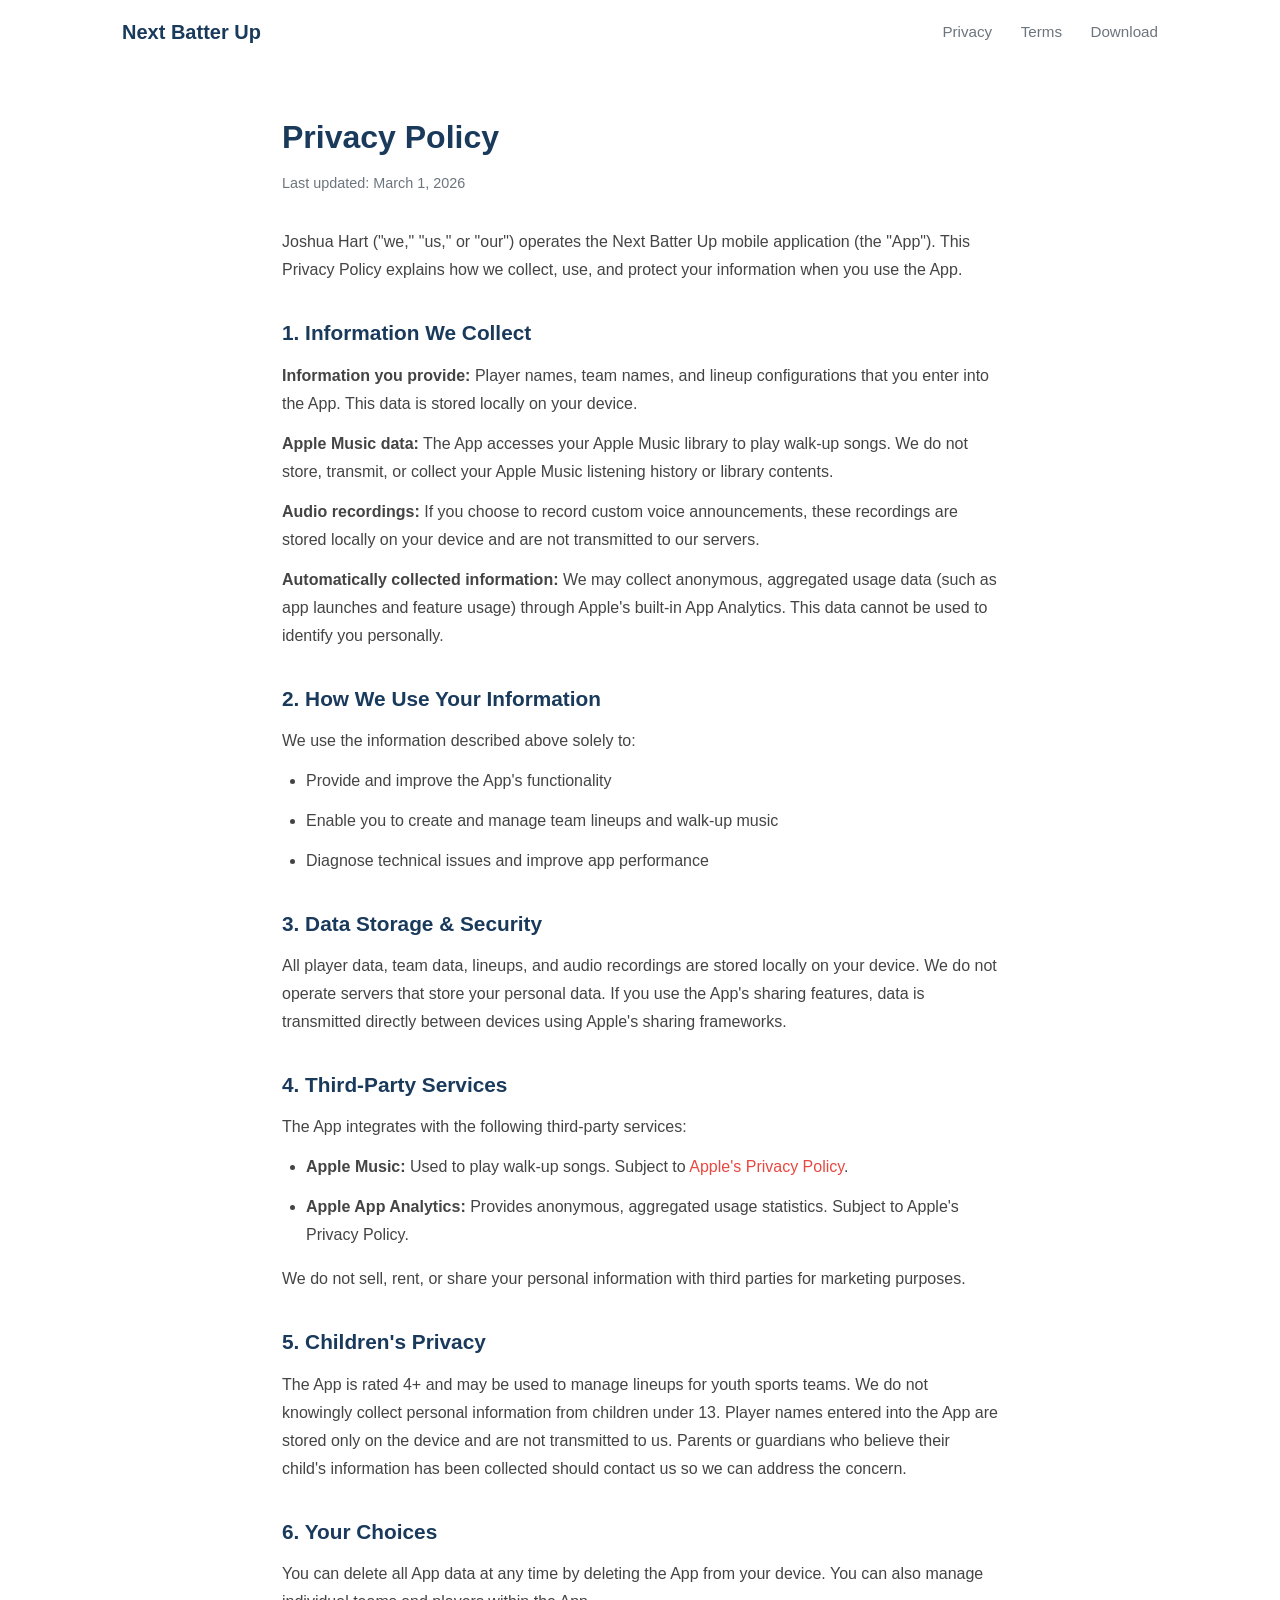
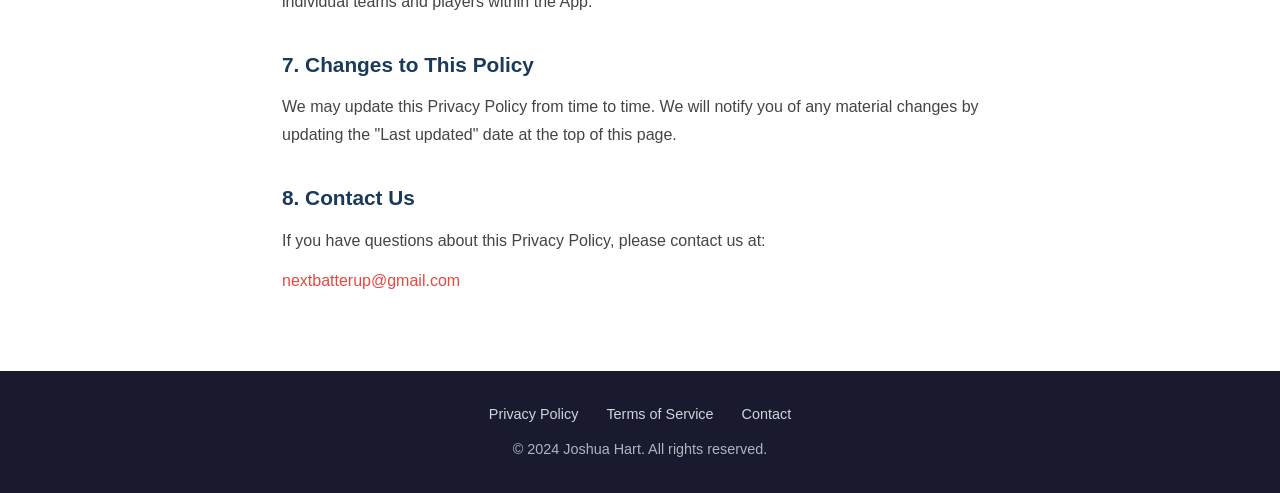
==== privacy.html @ 45387633 "Initial site: landing page, privacy policy, terms of service" ====
<!DOCTYPE html>
<html lang="en">
<head>
  <meta charset="UTF-8">
  <meta name="viewport" content="width=device-width, initial-scale=1.0">
  <title>Privacy Policy — Next Batter Up</title>
  <meta name="description" content="Privacy Policy for the Next Batter Up iOS app.">
  <link rel="stylesheet" href="style.css">
  <link rel="icon" type="image/svg+xml" href="data:image/svg+xml,<svg xmlns='http://www.w3.org/2000/svg' viewBox='0 0 100 100'><text y='.9em' font-size='90'>&#9918;</text></svg>">
</head>
<body>

  <nav>
    <a class="logo" href="index.html">Next Batter Up</a>
    <div class="nav-links">
      <a href="privacy.html">Privacy</a>
      <a href="terms.html">Terms</a>
      <a href="https://apps.apple.com/us/app/next-batter-up-walk-up-music/id1524179572">Download</a>
    </div>
  </nav>

  <div class="legal">
    <h1>Privacy Policy</h1>
    <p class="updated">Last updated: March 1, 2026</p>

    <p>Joshua Hart ("we," "us," or "our") operates the Next Batter Up mobile application (the "App"). This Privacy Policy explains how we collect, use, and protect your information when you use the App.</p>

    <h2>1. Information We Collect</h2>
    <p><strong>Information you provide:</strong> Player names, team names, and lineup configurations that you enter into the App. This data is stored locally on your device.</p>
    <p><strong>Apple Music data:</strong> The App accesses your Apple Music library to play walk-up songs. We do not store, transmit, or collect your Apple Music listening history or library contents.</p>
    <p><strong>Audio recordings:</strong> If you choose to record custom voice announcements, these recordings are stored locally on your device and are not transmitted to our servers.</p>
    <p><strong>Automatically collected information:</strong> We may collect anonymous, aggregated usage data (such as app launches and feature usage) through Apple's built-in App Analytics. This data cannot be used to identify you personally.</p>

    <h2>2. How We Use Your Information</h2>
    <p>We use the information described above solely to:</p>
    <ul>
      <li>Provide and improve the App's functionality</li>
      <li>Enable you to create and manage team lineups and walk-up music</li>
      <li>Diagnose technical issues and improve app performance</li>
    </ul>

    <h2>3. Data Storage &amp; Security</h2>
    <p>All player data, team data, lineups, and audio recordings are stored locally on your device. We do not operate servers that store your personal data. If you use the App's sharing features, data is transmitted directly between devices using Apple's sharing frameworks.</p>

    <h2>4. Third-Party Services</h2>
    <p>The App integrates with the following third-party services:</p>
    <ul>
      <li><strong>Apple Music:</strong> Used to play walk-up songs. Subject to <a href="https://www.apple.com/legal/privacy/" target="_blank" rel="noopener">Apple's Privacy Policy</a>.</li>
      <li><strong>Apple App Analytics:</strong> Provides anonymous, aggregated usage statistics. Subject to Apple's Privacy Policy.</li>
    </ul>
    <p>We do not sell, rent, or share your personal information with third parties for marketing purposes.</p>

    <h2>5. Children's Privacy</h2>
    <p>The App is rated 4+ and may be used to manage lineups for youth sports teams. We do not knowingly collect personal information from children under 13. Player names entered into the App are stored only on the device and are not transmitted to us. Parents or guardians who believe their child's information has been collected should contact us so we can address the concern.</p>

    <h2>6. Your Choices</h2>
    <p>You can delete all App data at any time by deleting the App from your device. You can also manage individual teams and players within the App.</p>

    <h2>7. Changes to This Policy</h2>
    <p>We may update this Privacy Policy from time to time. We will notify you of any material changes by updating the "Last updated" date at the top of this page.</p>

    <h2>8. Contact Us</h2>
    <p>If you have questions about this Privacy Policy, please contact us at:</p>
    <p><a href="mailto:nextbatterup@gmail.com">nextbatterup@gmail.com</a></p>
  </div>

  <footer>
    <div class="footer-links">
      <a href="privacy.html">Privacy Policy</a>
      <a href="terms.html">Terms of Service</a>
      <a href="mailto:nextbatterup@gmail.com">Contact</a>
    </div>
    <p>&copy; 2024 Joshua Hart. All rights reserved.</p>
  </footer>

</body>
</html>
---- style.css ----
* {
  margin: 0;
  padding: 0;
  box-sizing: border-box;
}

:root {
  --primary: #1a3a5c;
  --accent: #e8483f;
  --light: #f8f9fa;
  --dark: #1a1a2e;
  --gray: #6c757d;
  --white: #ffffff;
}

body {
  font-family: -apple-system, BlinkMacSystemFont, "Segoe UI", Roboto, Helvetica, Arial, sans-serif;
  color: var(--dark);
  line-height: 1.6;
  background: var(--white);
}

a {
  color: var(--accent);
  text-decoration: none;
}

a:hover {
  text-decoration: underline;
}

/* Navigation */
nav {
  display: flex;
  justify-content: space-between;
  align-items: center;
  padding: 1rem 2rem;
  max-width: 1100px;
  margin: 0 auto;
}

nav .logo {
  font-size: 1.25rem;
  font-weight: 700;
  color: var(--primary);
}

nav .nav-links a {
  margin-left: 1.5rem;
  color: var(--gray);
  font-size: 0.95rem;
  font-weight: 500;
}

nav .nav-links a:hover {
  color: var(--primary);
  text-decoration: none;
}

/* Hero */
.hero {
  display: flex;
  align-items: center;
  justify-content: center;
  gap: 4rem;
  max-width: 1100px;
  margin: 0 auto;
  padding: 4rem 2rem 3rem;
}

.hero-text {
  max-width: 520px;
}

.hero-text h1 {
  font-size: 2.75rem;
  font-weight: 800;
  line-height: 1.15;
  color: var(--primary);
  margin-bottom: 1rem;
}

.hero-text h1 span {
  color: var(--accent);
}

.hero-text p {
  font-size: 1.15rem;
  color: var(--gray);
  margin-bottom: 2rem;
  line-height: 1.7;
}

.app-store-badge {
  display: inline-block;
  transition: transform 0.2s;
}

.app-store-badge:hover {
  transform: scale(1.05);
}

.app-store-badge img {
  height: 54px;
}

.hero-image img {
  width: 280px;
  border-radius: 2rem;
  box-shadow: 0 20px 60px rgba(0, 0, 0, 0.15);
}

/* Features */
.features {
  background: var(--light);
  padding: 4rem 2rem;
}

.features-inner {
  max-width: 1100px;
  margin: 0 auto;
}

.features h2 {
  text-align: center;
  font-size: 2rem;
  font-weight: 700;
  color: var(--primary);
  margin-bottom: 2.5rem;
}

.features-grid {
  display: grid;
  grid-template-columns: repeat(auto-fit, minmax(280px, 1fr));
  gap: 1.5rem;
}

.feature-card {
  background: var(--white);
  padding: 1.75rem;
  border-radius: 1rem;
  box-shadow: 0 2px 12px rgba(0, 0, 0, 0.06);
}

.feature-card .icon {
  font-size: 1.75rem;
  margin-bottom: 0.75rem;
}

.feature-card h3 {
  font-size: 1.1rem;
  font-weight: 600;
  color: var(--primary);
  margin-bottom: 0.5rem;
}

.feature-card p {
  font-size: 0.95rem;
  color: var(--gray);
  line-height: 1.6;
}

/* CTA */
.cta {
  text-align: center;
  padding: 4rem 2rem;
  max-width: 600px;
  margin: 0 auto;
}

.cta h2 {
  font-size: 2rem;
  font-weight: 700;
  color: var(--primary);
  margin-bottom: 1rem;
}

.cta p {
  color: var(--gray);
  margin-bottom: 2rem;
  font-size: 1.05rem;
}

/* Footer */
footer {
  background: var(--dark);
  color: #adb5bd;
  padding: 2rem;
  text-align: center;
  font-size: 0.9rem;
}

footer a {
  color: #ced4da;
  margin: 0 0.75rem;
}

footer a:hover {
  color: var(--white);
}

footer .footer-links {
  margin-bottom: 0.75rem;
}

/* Legal pages */
.legal {
  max-width: 780px;
  margin: 0 auto;
  padding: 3rem 2rem 4rem;
}

.legal h1 {
  font-size: 2rem;
  font-weight: 700;
  color: var(--primary);
  margin-bottom: 0.5rem;
}

.legal .updated {
  color: var(--gray);
  font-size: 0.9rem;
  margin-bottom: 2rem;
}

.legal h2 {
  font-size: 1.3rem;
  font-weight: 600;
  color: var(--primary);
  margin-top: 2rem;
  margin-bottom: 0.75rem;
}

.legal p,
.legal li {
  color: #444;
  font-size: 1rem;
  line-height: 1.75;
  margin-bottom: 0.75rem;
}

.legal ul {
  padding-left: 1.5rem;
  margin-bottom: 1rem;
}

/* Responsive */
@media (max-width: 768px) {
  .hero {
    flex-direction: column-reverse;
    text-align: center;
    gap: 2rem;
    padding: 2rem 1.5rem;
  }

  .hero-text h1 {
    font-size: 2rem;
  }

  .hero-image img {
    width: 220px;
  }

  nav {
    flex-direction: column;
    gap: 0.75rem;
  }

  nav .nav-links a {
    margin-left: 1rem;
  }

  .features-grid {
    grid-template-columns: 1fr;
  }
}
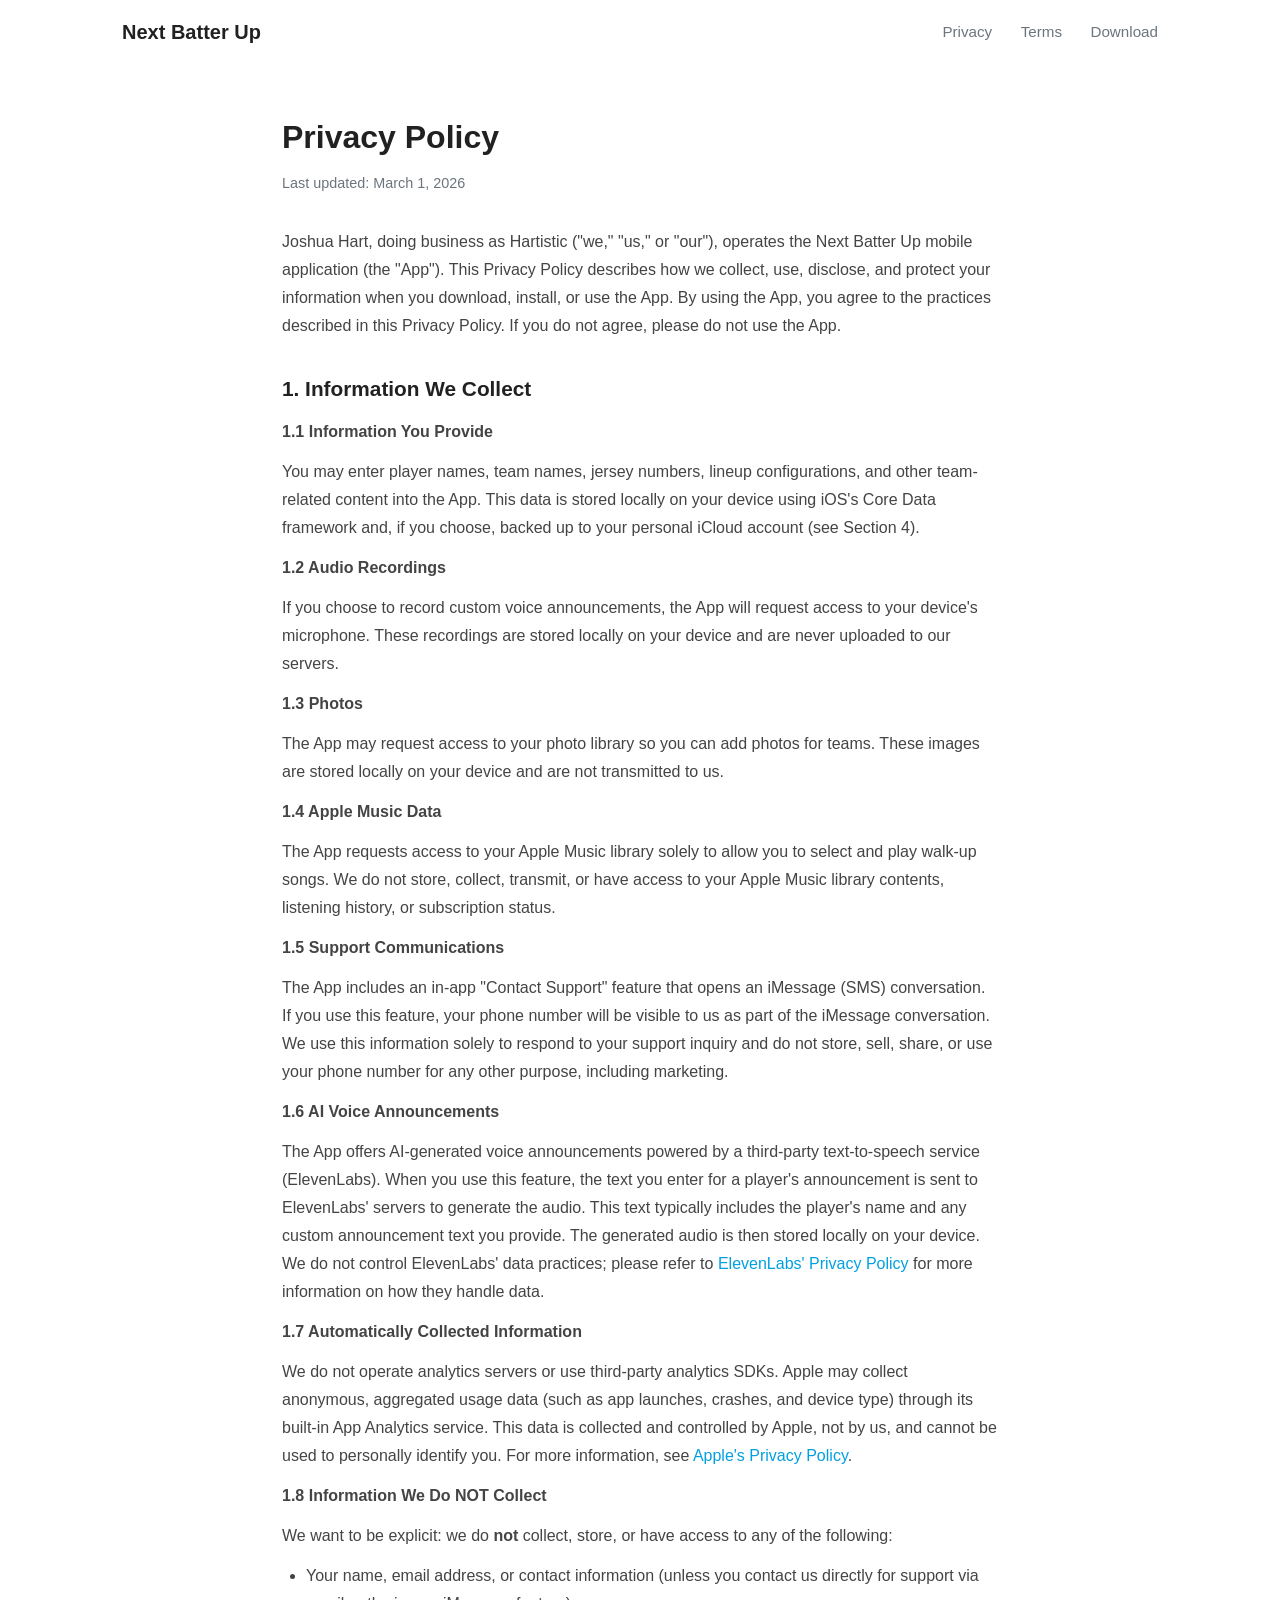
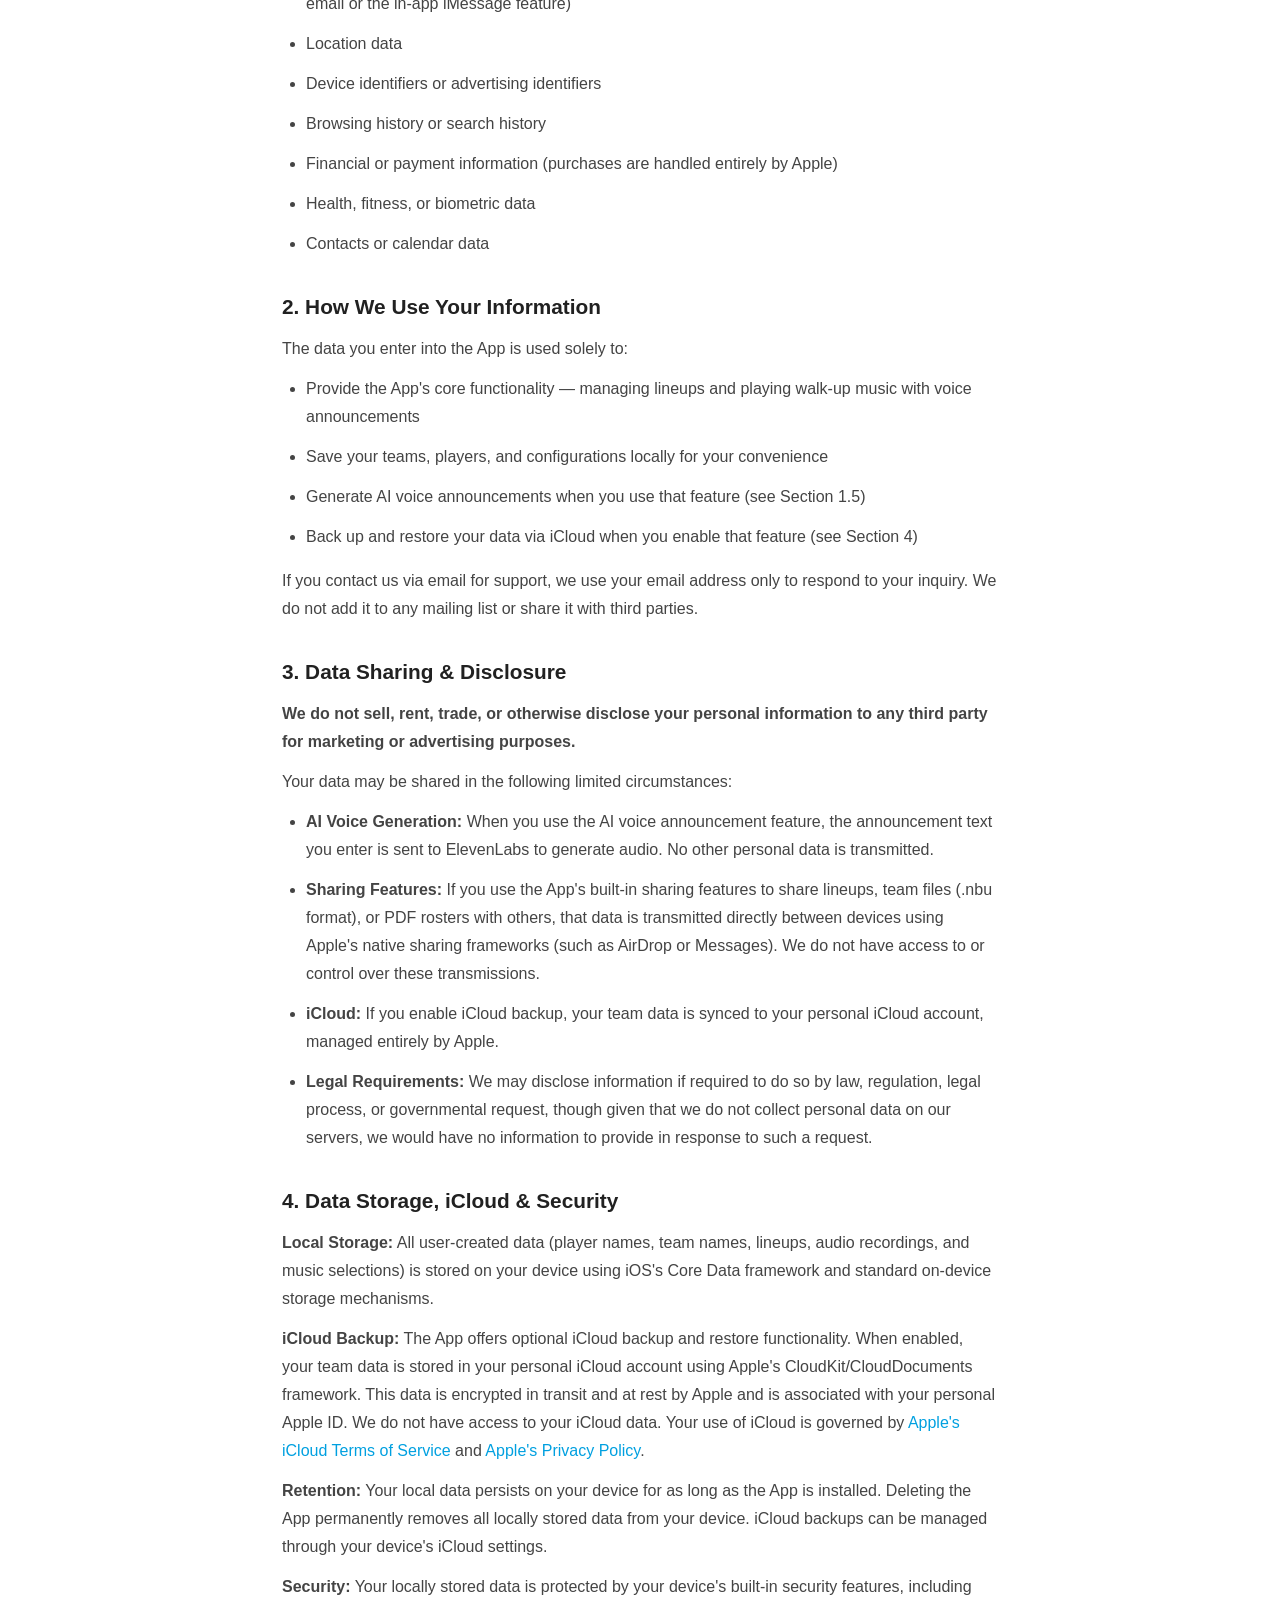
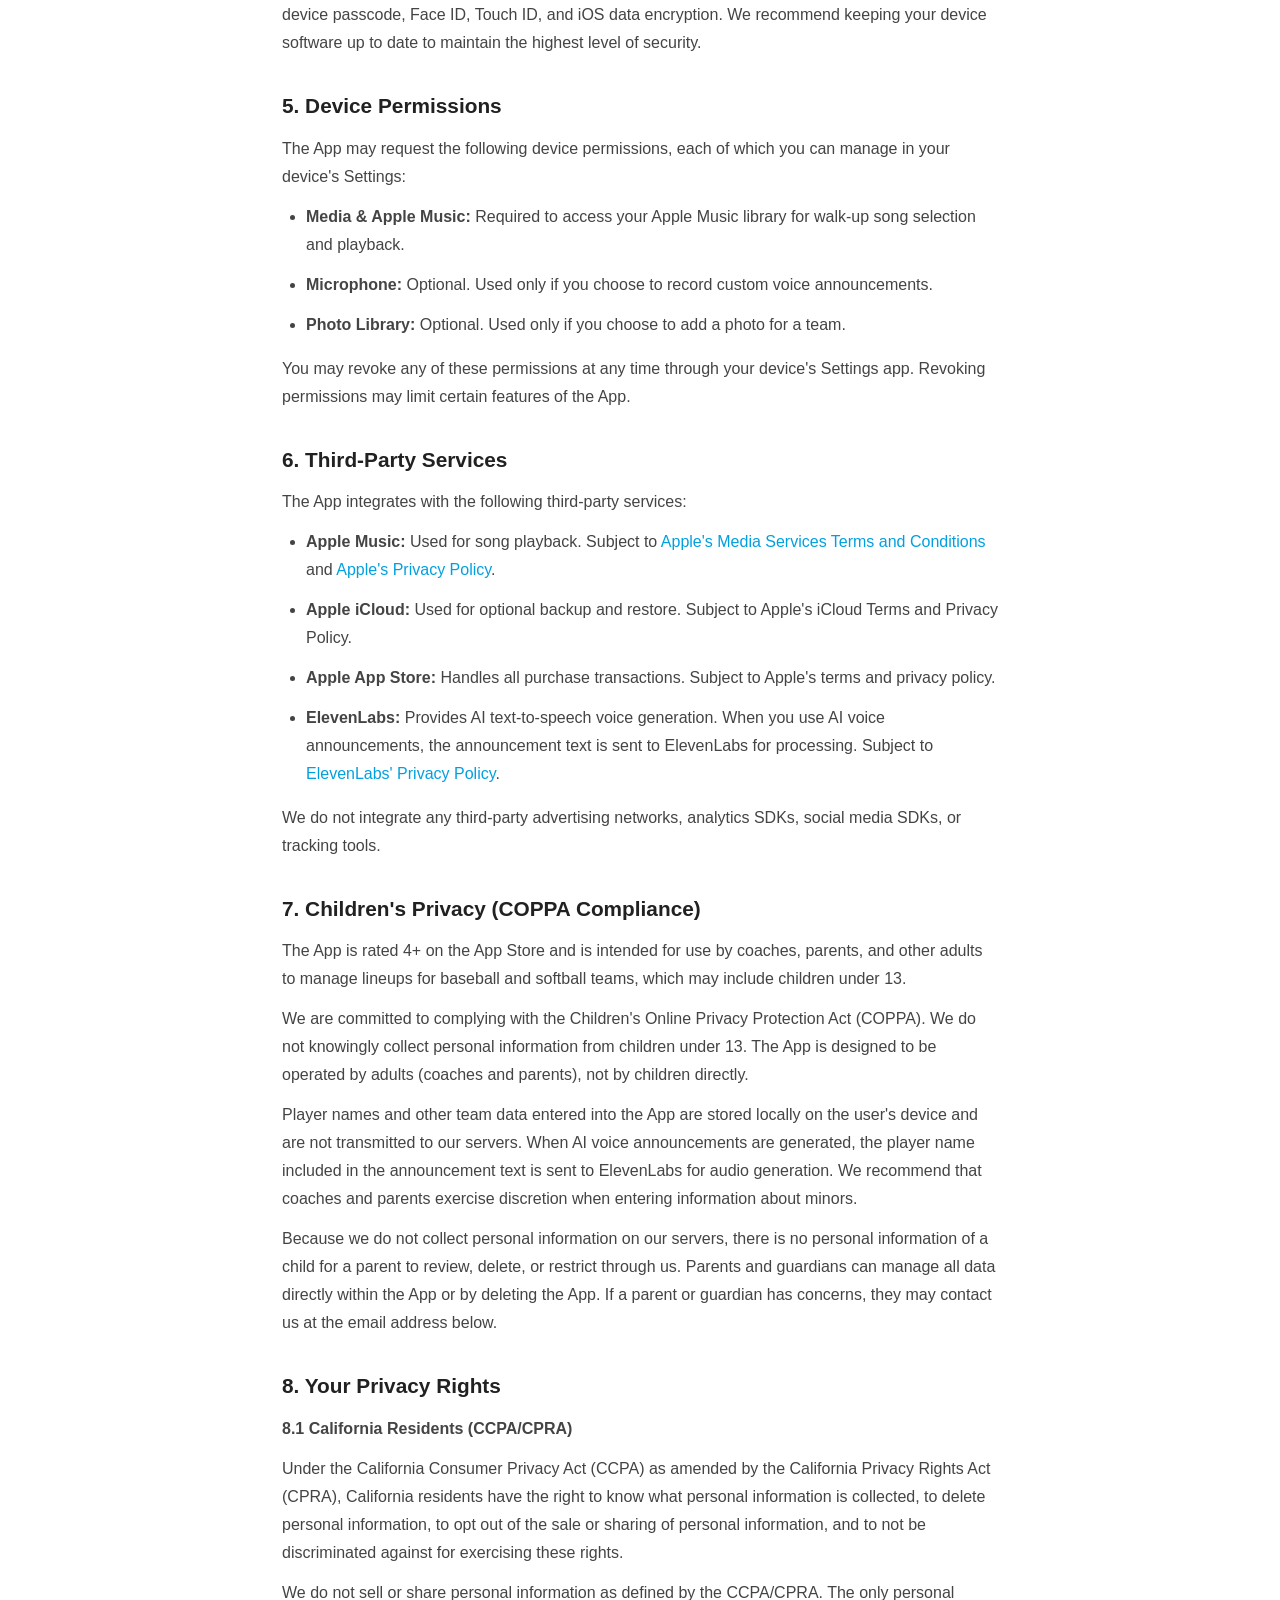
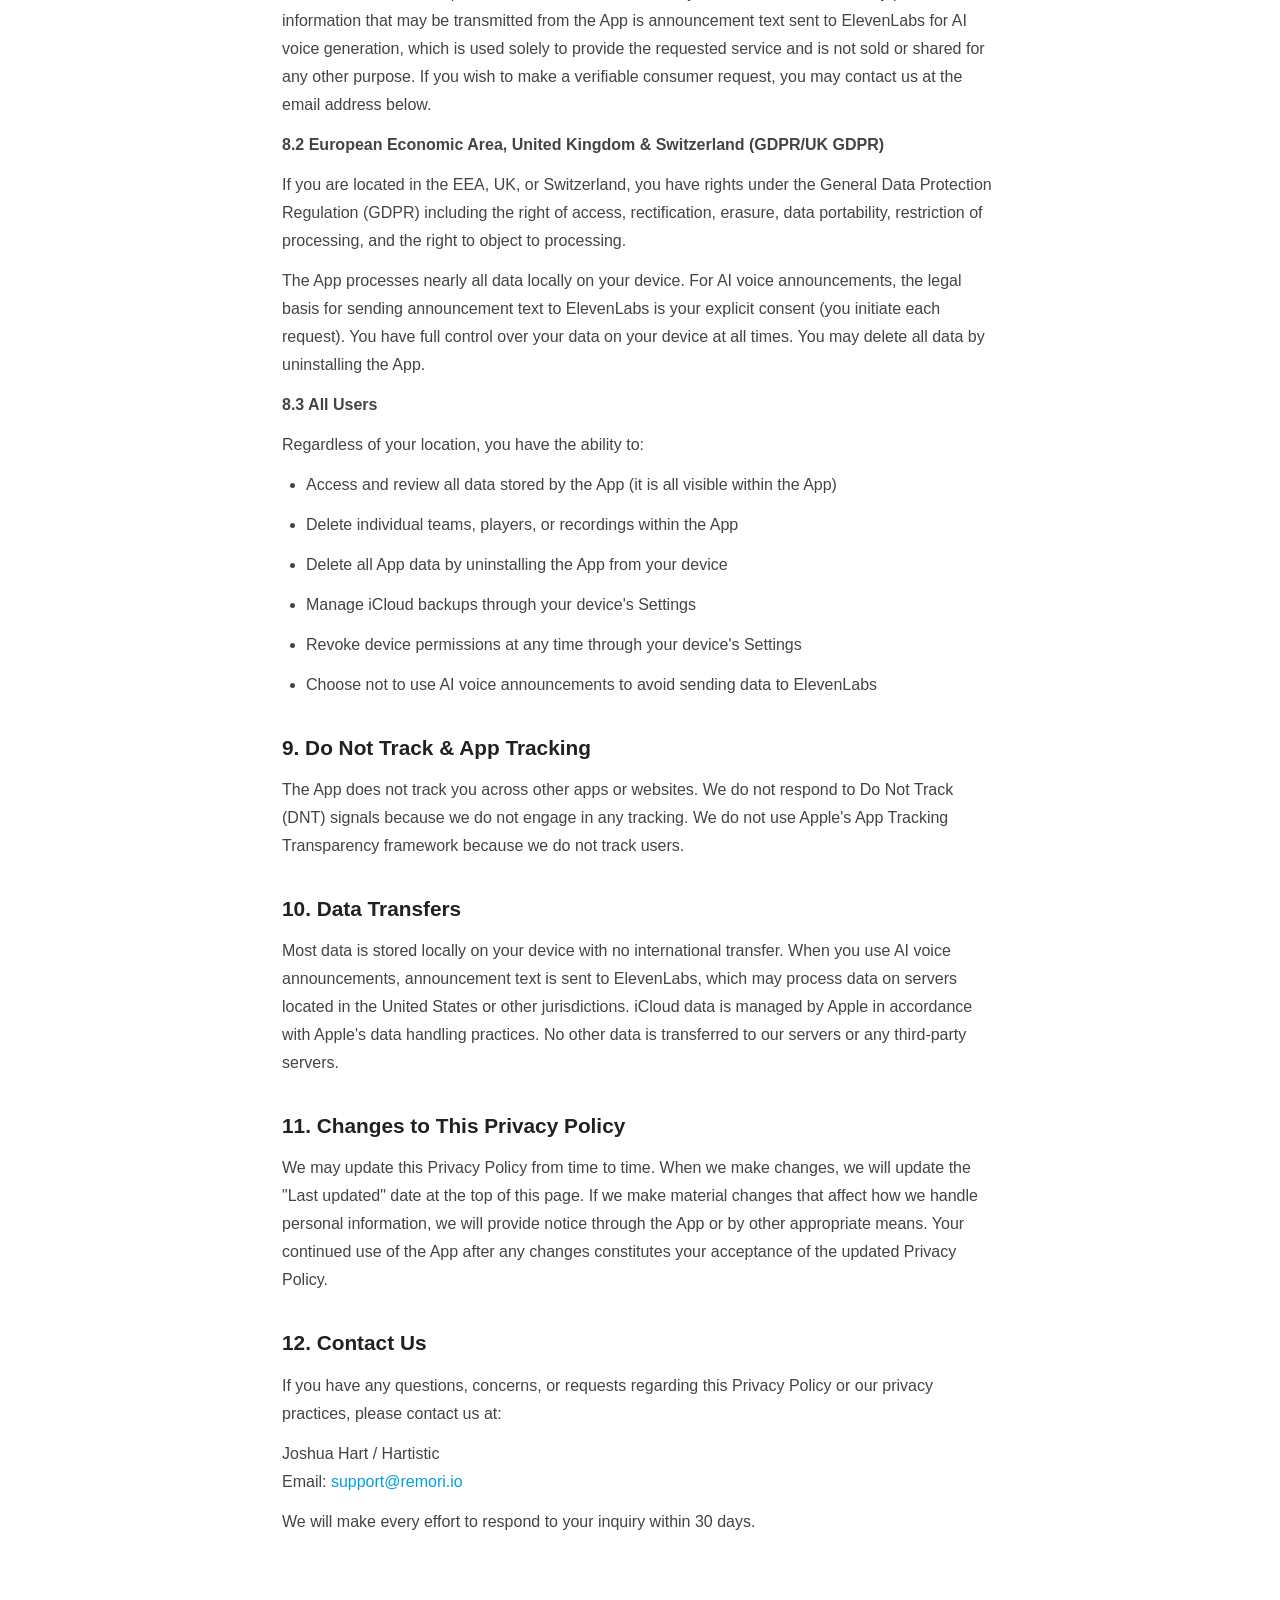
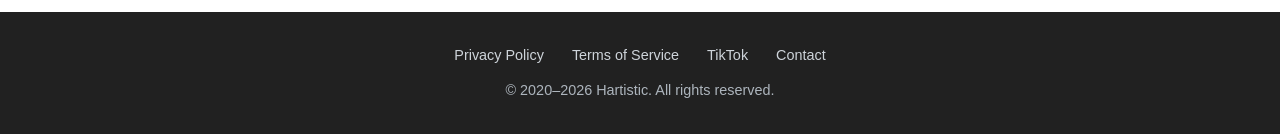
==== commit dc55a716: "Update site with app branding, expanded legal pages, and new features - Match app color scheme (#00A" ====
--- a/privacy.html
+++ b/privacy.html
@@ -6,7 +6,8 @@
   <title>Privacy Policy — Next Batter Up</title>
   <meta name="description" content="Privacy Policy for the Next Batter Up iOS app.">
   <link rel="stylesheet" href="style.css">
-  <link rel="icon" type="image/svg+xml" href="data:image/svg+xml,<svg xmlns='http://www.w3.org/2000/svg' viewBox='0 0 100 100'><text y='.9em' font-size='90'>&#9918;</text></svg>">
+  <link rel="apple-touch-icon" href="app-icon.png">
+  <link rel="icon" type="image/png" href="app-icon.png">
 </head>
 <body>
 
@@ -23,54 +24,141 @@
     <h1>Privacy Policy</h1>
     <p class="updated">Last updated: March 1, 2026</p>
 
-    <p>Joshua Hart ("we," "us," or "our") operates the Next Batter Up mobile application (the "App"). This Privacy Policy explains how we collect, use, and protect your information when you use the App.</p>
+    <p>Joshua Hart, doing business as Hartistic ("we," "us," or "our"), operates the Next Batter Up mobile application (the "App"). This Privacy Policy describes how we collect, use, disclose, and protect your information when you download, install, or use the App. By using the App, you agree to the practices described in this Privacy Policy. If you do not agree, please do not use the App.</p>
 
     <h2>1. Information We Collect</h2>
-    <p><strong>Information you provide:</strong> Player names, team names, and lineup configurations that you enter into the App. This data is stored locally on your device.</p>
-    <p><strong>Apple Music data:</strong> The App accesses your Apple Music library to play walk-up songs. We do not store, transmit, or collect your Apple Music listening history or library contents.</p>
-    <p><strong>Audio recordings:</strong> If you choose to record custom voice announcements, these recordings are stored locally on your device and are not transmitted to our servers.</p>
-    <p><strong>Automatically collected information:</strong> We may collect anonymous, aggregated usage data (such as app launches and feature usage) through Apple's built-in App Analytics. This data cannot be used to identify you personally.</p>
+
+    <p><strong>1.1 Information You Provide</strong></p>
+    <p>You may enter player names, team names, jersey numbers, lineup configurations, and other team-related content into the App. This data is stored locally on your device using iOS's Core Data framework and, if you choose, backed up to your personal iCloud account (see Section 4).</p>
+
+    <p><strong>1.2 Audio Recordings</strong></p>
+    <p>If you choose to record custom voice announcements, the App will request access to your device's microphone. These recordings are stored locally on your device and are never uploaded to our servers.</p>
+
+    <p><strong>1.3 Photos</strong></p>
+    <p>The App may request access to your photo library so you can add photos for teams. These images are stored locally on your device and are not transmitted to us.</p>
+
+    <p><strong>1.4 Apple Music Data</strong></p>
+    <p>The App requests access to your Apple Music library solely to allow you to select and play walk-up songs. We do not store, collect, transmit, or have access to your Apple Music library contents, listening history, or subscription status.</p>
+
+    <p><strong>1.5 Support Communications</strong></p>
+    <p>The App includes an in-app "Contact Support" feature that opens an iMessage (SMS) conversation. If you use this feature, your phone number will be visible to us as part of the iMessage conversation. We use this information solely to respond to your support inquiry and do not store, sell, share, or use your phone number for any other purpose, including marketing.</p>
+
+    <p><strong>1.6 AI Voice Announcements</strong></p>
+    <p>The App offers AI-generated voice announcements powered by a third-party text-to-speech service (ElevenLabs). When you use this feature, the text you enter for a player's announcement is sent to ElevenLabs' servers to generate the audio. This text typically includes the player's name and any custom announcement text you provide. The generated audio is then stored locally on your device. We do not control ElevenLabs' data practices; please refer to <a href="https://elevenlabs.io/privacy-policy" target="_blank" rel="noopener">ElevenLabs' Privacy Policy</a> for more information on how they handle data.</p>
+
+    <p><strong>1.7 Automatically Collected Information</strong></p>
+    <p>We do not operate analytics servers or use third-party analytics SDKs. Apple may collect anonymous, aggregated usage data (such as app launches, crashes, and device type) through its built-in App Analytics service. This data is collected and controlled by Apple, not by us, and cannot be used to personally identify you. For more information, see <a href="https://www.apple.com/legal/privacy/" target="_blank" rel="noopener">Apple's Privacy Policy</a>.</p>
+
+    <p><strong>1.8 Information We Do NOT Collect</strong></p>
+    <p>We want to be explicit: we do <strong>not</strong> collect, store, or have access to any of the following:</p>
+    <ul>
+      <li>Your name, email address, or contact information (unless you contact us directly for support via email or the in-app iMessage feature)</li>
+      <li>Location data</li>
+      <li>Device identifiers or advertising identifiers</li>
+      <li>Browsing history or search history</li>
+      <li>Financial or payment information (purchases are handled entirely by Apple)</li>
+      <li>Health, fitness, or biometric data</li>
+      <li>Contacts or calendar data</li>
+    </ul>
 
     <h2>2. How We Use Your Information</h2>
-    <p>We use the information described above solely to:</p>
+    <p>The data you enter into the App is used solely to:</p>
     <ul>
-      <li>Provide and improve the App's functionality</li>
-      <li>Enable you to create and manage team lineups and walk-up music</li>
-      <li>Diagnose technical issues and improve app performance</li>
+      <li>Provide the App's core functionality — managing lineups and playing walk-up music with voice announcements</li>
+      <li>Save your teams, players, and configurations locally for your convenience</li>
+      <li>Generate AI voice announcements when you use that feature (see Section 1.5)</li>
+      <li>Back up and restore your data via iCloud when you enable that feature (see Section 4)</li>
+    </ul>
+    <p>If you contact us via email for support, we use your email address only to respond to your inquiry. We do not add it to any mailing list or share it with third parties.</p>
+
+    <h2>3. Data Sharing &amp; Disclosure</h2>
+    <p><strong>We do not sell, rent, trade, or otherwise disclose your personal information to any third party for marketing or advertising purposes.</strong></p>
+    <p>Your data may be shared in the following limited circumstances:</p>
+    <ul>
+      <li><strong>AI Voice Generation:</strong> When you use the AI voice announcement feature, the announcement text you enter is sent to ElevenLabs to generate audio. No other personal data is transmitted.</li>
+      <li><strong>Sharing Features:</strong> If you use the App's built-in sharing features to share lineups, team files (.nbu format), or PDF rosters with others, that data is transmitted directly between devices using Apple's native sharing frameworks (such as AirDrop or Messages). We do not have access to or control over these transmissions.</li>
+      <li><strong>iCloud:</strong> If you enable iCloud backup, your team data is synced to your personal iCloud account, managed entirely by Apple.</li>
+      <li><strong>Legal Requirements:</strong> We may disclose information if required to do so by law, regulation, legal process, or governmental request, though given that we do not collect personal data on our servers, we would have no information to provide in response to such a request.</li>
     </ul>
 
-    <h2>3. Data Storage &amp; Security</h2>
-    <p>All player data, team data, lineups, and audio recordings are stored locally on your device. We do not operate servers that store your personal data. If you use the App's sharing features, data is transmitted directly between devices using Apple's sharing frameworks.</p>
+    <h2>4. Data Storage, iCloud &amp; Security</h2>
+    <p><strong>Local Storage:</strong> All user-created data (player names, team names, lineups, audio recordings, and music selections) is stored on your device using iOS's Core Data framework and standard on-device storage mechanisms.</p>
+    <p><strong>iCloud Backup:</strong> The App offers optional iCloud backup and restore functionality. When enabled, your team data is stored in your personal iCloud account using Apple's CloudKit/CloudDocuments framework. This data is encrypted in transit and at rest by Apple and is associated with your personal Apple ID. We do not have access to your iCloud data. Your use of iCloud is governed by <a href="https://www.apple.com/legal/internet-services/icloud/" target="_blank" rel="noopener">Apple's iCloud Terms of Service</a> and <a href="https://www.apple.com/legal/privacy/" target="_blank" rel="noopener">Apple's Privacy Policy</a>.</p>
+    <p><strong>Retention:</strong> Your local data persists on your device for as long as the App is installed. Deleting the App permanently removes all locally stored data from your device. iCloud backups can be managed through your device's iCloud settings.</p>
+    <p><strong>Security:</strong> Your locally stored data is protected by your device's built-in security features, including device passcode, Face ID, Touch ID, and iOS data encryption. We recommend keeping your device software up to date to maintain the highest level of security.</p>
 
-    <h2>4. Third-Party Services</h2>
+    <h2>5. Device Permissions</h2>
+    <p>The App may request the following device permissions, each of which you can manage in your device's Settings:</p>
+    <ul>
+      <li><strong>Media &amp; Apple Music:</strong> Required to access your Apple Music library for walk-up song selection and playback.</li>
+      <li><strong>Microphone:</strong> Optional. Used only if you choose to record custom voice announcements.</li>
+      <li><strong>Photo Library:</strong> Optional. Used only if you choose to add a photo for a team.</li>
+    </ul>
+    <p>You may revoke any of these permissions at any time through your device's Settings app. Revoking permissions may limit certain features of the App.</p>
+
+    <h2>6. Third-Party Services</h2>
     <p>The App integrates with the following third-party services:</p>
     <ul>
-      <li><strong>Apple Music:</strong> Used to play walk-up songs. Subject to <a href="https://www.apple.com/legal/privacy/" target="_blank" rel="noopener">Apple's Privacy Policy</a>.</li>
-      <li><strong>Apple App Analytics:</strong> Provides anonymous, aggregated usage statistics. Subject to Apple's Privacy Policy.</li>
+      <li><strong>Apple Music:</strong> Used for song playback. Subject to <a href="https://www.apple.com/legal/internet-services/itunes/" target="_blank" rel="noopener">Apple's Media Services Terms and Conditions</a> and <a href="https://www.apple.com/legal/privacy/" target="_blank" rel="noopener">Apple's Privacy Policy</a>.</li>
+      <li><strong>Apple iCloud:</strong> Used for optional backup and restore. Subject to Apple's iCloud Terms and Privacy Policy.</li>
+      <li><strong>Apple App Store:</strong> Handles all purchase transactions. Subject to Apple's terms and privacy policy.</li>
+      <li><strong>ElevenLabs:</strong> Provides AI text-to-speech voice generation. When you use AI voice announcements, the announcement text is sent to ElevenLabs for processing. Subject to <a href="https://elevenlabs.io/privacy-policy" target="_blank" rel="noopener">ElevenLabs' Privacy Policy</a>.</li>
     </ul>
-    <p>We do not sell, rent, or share your personal information with third parties for marketing purposes.</p>
+    <p>We do not integrate any third-party advertising networks, analytics SDKs, social media SDKs, or tracking tools.</p>
 
-    <h2>5. Children's Privacy</h2>
-    <p>The App is rated 4+ and may be used to manage lineups for youth sports teams. We do not knowingly collect personal information from children under 13. Player names entered into the App are stored only on the device and are not transmitted to us. Parents or guardians who believe their child's information has been collected should contact us so we can address the concern.</p>
+    <h2>7. Children's Privacy (COPPA Compliance)</h2>
+    <p>The App is rated 4+ on the App Store and is intended for use by coaches, parents, and other adults to manage lineups for baseball and softball teams, which may include children under 13.</p>
+    <p>We are committed to complying with the Children's Online Privacy Protection Act (COPPA). We do not knowingly collect personal information from children under 13. The App is designed to be operated by adults (coaches and parents), not by children directly.</p>
+    <p>Player names and other team data entered into the App are stored locally on the user's device and are not transmitted to our servers. When AI voice announcements are generated, the player name included in the announcement text is sent to ElevenLabs for audio generation. We recommend that coaches and parents exercise discretion when entering information about minors.</p>
+    <p>Because we do not collect personal information on our servers, there is no personal information of a child for a parent to review, delete, or restrict through us. Parents and guardians can manage all data directly within the App or by deleting the App. If a parent or guardian has concerns, they may contact us at the email address below.</p>
 
-    <h2>6. Your Choices</h2>
-    <p>You can delete all App data at any time by deleting the App from your device. You can also manage individual teams and players within the App.</p>
+    <h2>8. Your Privacy Rights</h2>
 
-    <h2>7. Changes to This Policy</h2>
-    <p>We may update this Privacy Policy from time to time. We will notify you of any material changes by updating the "Last updated" date at the top of this page.</p>
+    <p><strong>8.1 California Residents (CCPA/CPRA)</strong></p>
+    <p>Under the California Consumer Privacy Act (CCPA) as amended by the California Privacy Rights Act (CPRA), California residents have the right to know what personal information is collected, to delete personal information, to opt out of the sale or sharing of personal information, and to not be discriminated against for exercising these rights.</p>
+    <p>We do not sell or share personal information as defined by the CCPA/CPRA. The only personal information that may be transmitted from the App is announcement text sent to ElevenLabs for AI voice generation, which is used solely to provide the requested service and is not sold or shared for any other purpose. If you wish to make a verifiable consumer request, you may contact us at the email address below.</p>
 
-    <h2>8. Contact Us</h2>
-    <p>If you have questions about this Privacy Policy, please contact us at:</p>
-    <p><a href="mailto:nextbatterup@gmail.com">nextbatterup@gmail.com</a></p>
+    <p><strong>8.2 European Economic Area, United Kingdom &amp; Switzerland (GDPR/UK GDPR)</strong></p>
+    <p>If you are located in the EEA, UK, or Switzerland, you have rights under the General Data Protection Regulation (GDPR) including the right of access, rectification, erasure, data portability, restriction of processing, and the right to object to processing.</p>
+    <p>The App processes nearly all data locally on your device. For AI voice announcements, the legal basis for sending announcement text to ElevenLabs is your explicit consent (you initiate each request). You have full control over your data on your device at all times. You may delete all data by uninstalling the App.</p>
+
+    <p><strong>8.3 All Users</strong></p>
+    <p>Regardless of your location, you have the ability to:</p>
+    <ul>
+      <li>Access and review all data stored by the App (it is all visible within the App)</li>
+      <li>Delete individual teams, players, or recordings within the App</li>
+      <li>Delete all App data by uninstalling the App from your device</li>
+      <li>Manage iCloud backups through your device's Settings</li>
+      <li>Revoke device permissions at any time through your device's Settings</li>
+      <li>Choose not to use AI voice announcements to avoid sending data to ElevenLabs</li>
+    </ul>
+
+    <h2>9. Do Not Track &amp; App Tracking</h2>
+    <p>The App does not track you across other apps or websites. We do not respond to Do Not Track (DNT) signals because we do not engage in any tracking. We do not use Apple's App Tracking Transparency framework because we do not track users.</p>
+
+    <h2>10. Data Transfers</h2>
+    <p>Most data is stored locally on your device with no international transfer. When you use AI voice announcements, announcement text is sent to ElevenLabs, which may process data on servers located in the United States or other jurisdictions. iCloud data is managed by Apple in accordance with Apple's data handling practices. No other data is transferred to our servers or any third-party servers.</p>
+
+    <h2>11. Changes to This Privacy Policy</h2>
+    <p>We may update this Privacy Policy from time to time. When we make changes, we will update the "Last updated" date at the top of this page. If we make material changes that affect how we handle personal information, we will provide notice through the App or by other appropriate means. Your continued use of the App after any changes constitutes your acceptance of the updated Privacy Policy.</p>
+
+    <h2>12. Contact Us</h2>
+    <p>If you have any questions, concerns, or requests regarding this Privacy Policy or our privacy practices, please contact us at:</p>
+    <p>
+      Joshua Hart / Hartistic<br>
+      Email: <a href="mailto:support@remori.io">support@remori.io</a>
+    </p>
+    <p>We will make every effort to respond to your inquiry within 30 days.</p>
   </div>
 
   <footer>
     <div class="footer-links">
       <a href="privacy.html">Privacy Policy</a>
       <a href="terms.html">Terms of Service</a>
-      <a href="mailto:nextbatterup@gmail.com">Contact</a>
+      <a href="https://www.tiktok.com/@nextbatterupapp/" target="_blank" rel="noopener">TikTok</a>
+      <a href="mailto:support@remori.io">Contact</a>
     </div>
-    <p>&copy; 2024 Joshua Hart. All rights reserved.</p>
+    <p>&copy; 2020–2026 Hartistic. All rights reserved.</p>
   </footer>
 
 </body>
--- a/style.css
+++ b/style.css
@@ -5,10 +5,13 @@
 }
 
 :root {
-  --primary: #1a3a5c;
-  --accent: #e8483f;
-  --light: #f8f9fa;
-  --dark: #1a1a2e;
+  --primary: #00A0E0;
+  --primary-dark: #0080B8;
+  --accent: #FCD408;
+  --green: #82F52B;
+  --orange: #FFA500;
+  --dark: #212121;
+  --light: #f4f6f8;
   --gray: #6c757d;
   --white: #ffffff;
 }
@@ -21,7 +24,7 @@
 }
 
 a {
-  color: var(--accent);
+  color: var(--primary);
   text-decoration: none;
 }
 
@@ -42,7 +45,7 @@
 nav .logo {
   font-size: 1.25rem;
   font-weight: 700;
-  color: var(--primary);
+  color: var(--dark);
 }
 
 nav .nav-links a {
@@ -76,12 +79,12 @@
   font-size: 2.75rem;
   font-weight: 800;
   line-height: 1.15;
+  color: var(--dark);
+  margin-bottom: 1rem;
+}
+
+.hero-text h1 span {
   color: var(--primary);
-  margin-bottom: 1rem;
-}
-
-.hero-text h1 span {
-  color: var(--accent);
 }
 
 .hero-text p {
@@ -105,9 +108,9 @@
 }
 
 .hero-image img {
-  width: 280px;
-  border-radius: 2rem;
-  box-shadow: 0 20px 60px rgba(0, 0, 0, 0.15);
+  width: 260px;
+  border-radius: 3rem;
+  box-shadow: 0 20px 60px rgba(0, 0, 0, 0.18);
 }
 
 /* Features */
@@ -125,7 +128,7 @@
   text-align: center;
   font-size: 2rem;
   font-weight: 700;
-  color: var(--primary);
+  color: var(--dark);
   margin-bottom: 2.5rem;
 }
 
@@ -140,6 +143,7 @@
   padding: 1.75rem;
   border-radius: 1rem;
   box-shadow: 0 2px 12px rgba(0, 0, 0, 0.06);
+  border-top: 3px solid var(--primary);
 }
 
 .feature-card .icon {
@@ -150,7 +154,7 @@
 .feature-card h3 {
   font-size: 1.1rem;
   font-weight: 600;
-  color: var(--primary);
+  color: var(--dark);
   margin-bottom: 0.5rem;
 }
 
@@ -171,7 +175,7 @@
 .cta h2 {
   font-size: 2rem;
   font-weight: 700;
-  color: var(--primary);
+  color: var(--dark);
   margin-bottom: 1rem;
 }
 
@@ -213,7 +217,7 @@
 .legal h1 {
   font-size: 2rem;
   font-weight: 700;
-  color: var(--primary);
+  color: var(--dark);
   margin-bottom: 0.5rem;
 }
 
@@ -226,7 +230,7 @@
 .legal h2 {
   font-size: 1.3rem;
   font-weight: 600;
-  color: var(--primary);
+  color: var(--dark);
   margin-top: 2rem;
   margin-bottom: 0.75rem;
 }
@@ -258,7 +262,7 @@
   }
 
   .hero-image img {
-    width: 220px;
+    width: 200px;
   }
 
   nav {
